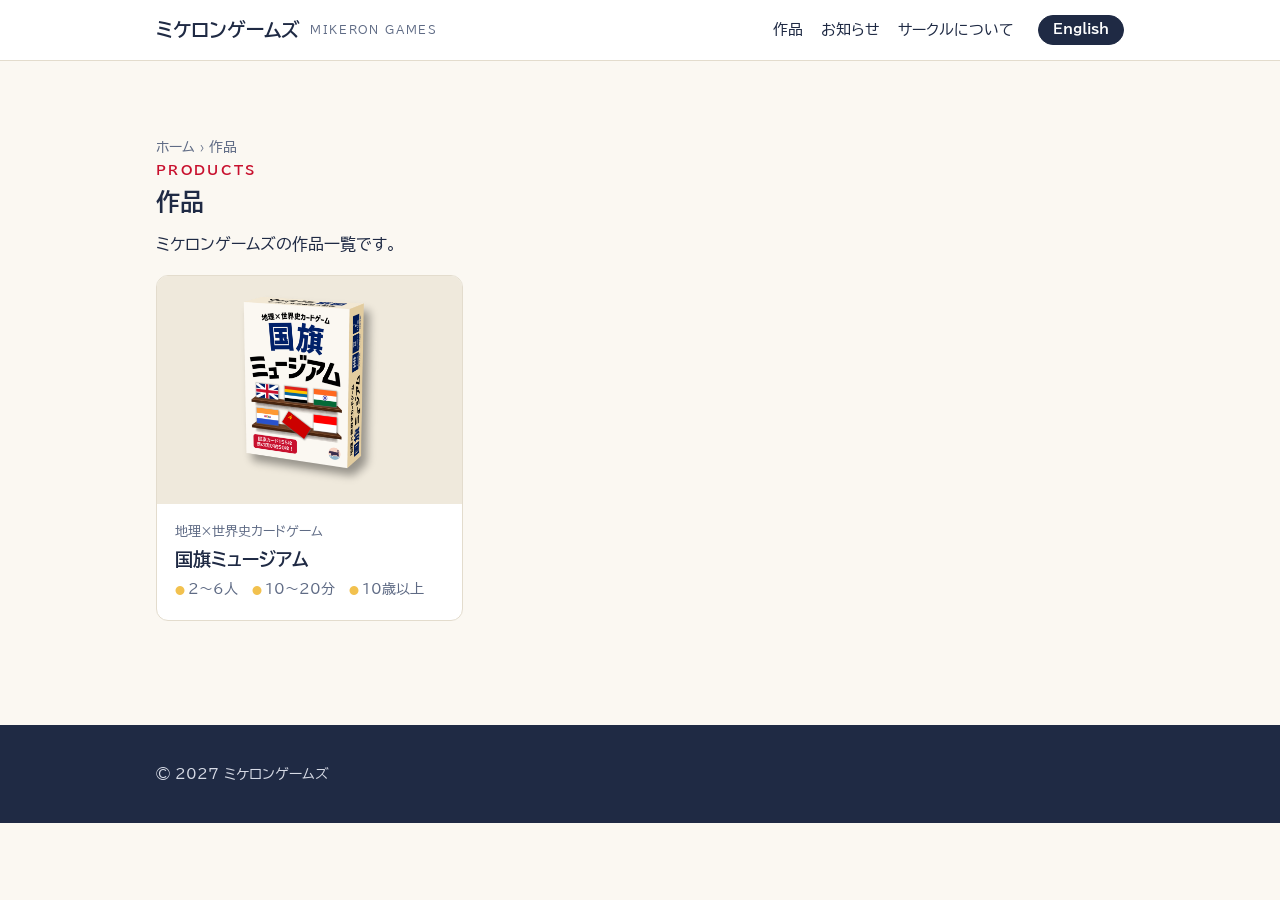
==== games/index.html @ 87f030d1 "公式サイト（国旗ミュージアム・日英） Co-Authored-By: Claude Fable 5.1 <noreply@anthropic.com>" ====
<!DOCTYPE html>
<html lang="ja">
<head>
  <meta charset="utf-8">
  <meta name="viewport" content="width=device-width, initial-scale=1">
  <title>作品 | ミケロンゲームズ</title>
  <meta name="description" content="ミケロンゲームズの作品一覧。">
  <link rel="alternate" hreflang="ja" href="https://mikeron-games.com/games/">
  <link rel="alternate" hreflang="en" href="https://mikeron-games.com/en/games/">
  <link rel="icon" href="/img/favicon.png">
  <link rel="apple-touch-icon" href="/img/apple-touch-icon.png">
  <link rel="preconnect" href="https://fonts.googleapis.com">
  <link href="https://fonts.googleapis.com/css2?family=BIZ+UDPGothic:wght@400;700&display=swap" rel="stylesheet">
  <link rel="stylesheet" href="/css/style.css">
</head>
<body>

<header class="site-header">
  <div class="container">
    <a class="brand" href="/">ミケロンゲームズ <small>MIKERON GAMES</small></a>
    <nav class="nav">
      <a href="/games/">作品</a>
      <a href="/#news">お知らせ</a>
      <a href="/#about">サークルについて</a>
      <a class="lang" href="/en/games/" hreflang="en" lang="en">English</a>
    </nav>
  </div>
</header>

<main>
  <section>
    <div class="container">
      <p class="breadcrumb"><a href="/">ホーム</a> › 作品</p>
      <span class="eyebrow">PRODUCTS</span>
      <h2>作品</h2>
      <p>ミケロンゲームズの作品一覧です。</p>
      <ul class="cards">
        <li class="card">
          <a href="/games/flag_museum/">
            <div class="thumb"><img src="/games/flag_museum/img/box_lid.png" alt="国旗ミュージアムの箱" width="600" height="450"></div>
            <div class="body">
              <div class="genre">地理×世界史カードゲーム</div>
              <h3>国旗ミュージアム</h3>
              <ul class="spec"><li>2〜6人</li><li>10〜20分</li><li>10歳以上</li></ul>
            </div>
          </a>
        </li>
        <!-- 次の作品はこの <li class="card"> … </li> を複製して足す -->
      </ul>
    </div>
  </section>
</main>

<footer class="site-footer">
  <div class="container">
    <div>© 2027 ミケロンゲームズ</div>
  </div>
</footer>

</body>
</html>
---- css/style.css ----
/* ミケロンゲームズ 公式サイト 共通スタイル
   色・幅・文字はこの冒頭の変数だけ直せば全ページに効く。 */
:root {
  --bg: #fbf8f2;        /* 紙色の背景 */
  --paper: #ffffff;     /* カードの白 */
  --ink: #1f2a44;       /* 文字（濃い紺） */
  --muted: #5f6b85;     /* 薄い文字 */
  --line: #e3dccd;      /* 罫線 */
  --accent: #c8102e;    /* 旗の赤 */
  --accent-soft: #fde8ec;
  --gold: #f2c14e;
  --max: 1000px;
  --radius: 12px;
  --font: "BIZ UDPGothic", "Hiragino Sans", "Yu Gothic UI", "Meiryo", system-ui, sans-serif;
}

* { box-sizing: border-box; }
html { scroll-behavior: smooth; }
body {
  margin: 0;
  font-family: var(--font);
  color: var(--ink);
  background: var(--bg);
  line-height: 1.8;
  font-size: 16px;
}
a { color: var(--accent); text-decoration: none; }
a:hover { text-decoration: underline; }
img { max-width: 100%; height: auto; display: block; }
h1, h2, h3 { line-height: 1.35; margin: 0 0 .5em; }
h1 { font-size: 2rem; }
h2 { font-size: 1.5rem; }
h3 { font-size: 1.15rem; }
p { margin: 0 0 1em; }
.container { max-width: var(--max); margin: 0 auto; padding: 0 16px; }

/* 見出しの上の英語ラベル（お手本サイトの NEW RELEASE / PRODUCTS の役） */
.eyebrow {
  display: block;
  font-size: .8rem;
  letter-spacing: .18em;
  color: var(--accent);
  font-weight: 700;
  margin-bottom: .25em;
}

/* ヘッダー */
.site-header {
  background: var(--paper);
  border-bottom: 1px solid var(--line);
  position: sticky; top: 0; z-index: 10;
}
.site-header .container {
  display: flex; align-items: center; justify-content: space-between;
  gap: 16px; min-height: 60px; flex-wrap: wrap;
}
.brand { font-weight: 700; font-size: 1.2rem; color: var(--ink); display: flex; align-items: center; gap: 10px; }
.brand small { font-weight: 400; font-size: .7rem; color: var(--muted); letter-spacing: .15em; }
.nav { display: flex; align-items: center; gap: 4px 18px; flex-wrap: wrap; font-size: .95rem; }
.nav a { color: var(--ink); padding: 6px 0; }
.nav a:hover { color: var(--accent); text-decoration: none; }

/* セクション */
section { padding: 56px 0; }
section + section { border-top: 1px solid var(--line); }
.hero {
  background: linear-gradient(180deg, #fff 0%, var(--bg) 100%);
  padding: 48px 0 56px;
}
.hero-grid { display: grid; grid-template-columns: 1.1fr 1fr; gap: 32px; align-items: center; }
.hero h1 { font-size: 2.4rem; }
.lead { font-size: 1.1rem; }
.badge {
  display: inline-block; background: var(--accent); color: #fff;
  font-size: .75rem; font-weight: 700; letter-spacing: .1em;
  padding: 2px 10px; border-radius: 999px; margin-bottom: 8px;
}

/* 人数・時間・年齢 */
.spec { display: flex; flex-wrap: wrap; gap: 6px 14px; color: var(--muted); font-size: .95rem; margin: 0 0 1em; padding: 0; list-style: none; }
.spec li::before { content: "● "; color: var(--gold); font-size: .6rem; vertical-align: middle; }

/* ボタン */
.btn {
  display: inline-block; padding: 10px 22px; border-radius: 999px;
  background: var(--accent); color: #fff; font-weight: 700;
  border: 2px solid var(--accent);
}
.btn:hover { background: #a60d26; text-decoration: none; }
.btn.ghost { background: transparent; color: var(--accent); }
.btn.ghost:hover { background: var(--accent-soft); }
.btn + .btn { margin-left: 8px; }

/* 作品の一覧 */
.cards { display: grid; grid-template-columns: repeat(auto-fill, minmax(260px, 1fr)); gap: 24px; list-style: none; padding: 0; margin: 0; }
.card {
  background: var(--paper); border: 1px solid var(--line); border-radius: var(--radius);
  overflow: hidden; display: flex; flex-direction: column;
  transition: transform .15s, box-shadow .15s;
}
.card:hover { transform: translateY(-3px); box-shadow: 0 10px 24px rgba(31,42,68,.12); }
.card a { color: inherit; display: flex; flex-direction: column; height: 100%; }
.card a:hover { text-decoration: none; }
.card .thumb { background: #efe9dc; aspect-ratio: 4 / 3; display: grid; place-items: center; overflow: hidden; }
.card .thumb img { max-height: 100%; width: auto; }
.card .body { padding: 16px 18px 18px; }
.card .genre { font-size: .8rem; color: var(--muted); }
.card h3 { margin: .2em 0 .3em; }
.card .spec { margin: 0; font-size: .85rem; }

/* お知らせ */
.news { list-style: none; padding: 0; margin: 0; }
.news li { display: grid; grid-template-columns: 110px 1fr; gap: 12px; padding: 12px 0; border-bottom: 1px dashed var(--line); }
.news time { color: var(--muted); font-size: .9rem; }

/* 2 列の情報ブロック（購入方法など） */
.cols { display: grid; grid-template-columns: repeat(auto-fit, minmax(260px, 1fr)); gap: 24px; }
.box { background: var(--paper); border: 1px solid var(--line); border-radius: var(--radius); padding: 20px 22px; }

/* 作品ページ */
.gallery { display: grid; grid-template-columns: repeat(auto-fill, minmax(150px, 1fr)); gap: 14px; }
.gallery figure { margin: 0; }
.gallery img { border-radius: 8px; box-shadow: 0 4px 14px rgba(31,42,68,.15); }
.gallery figcaption { font-size: .8rem; color: var(--muted); text-align: center; margin-top: 4px; }
.contents { padding-left: 1.2em; }
.downloads { list-style: none; padding: 0; margin: 0; display: flex; flex-wrap: wrap; gap: 10px; }
.downloads a { display: inline-block; padding: 8px 16px; border: 1px solid var(--accent); border-radius: 8px; background: var(--paper); }
.downloads a:hover { background: var(--accent-soft); text-decoration: none; }
.note { font-size: .9rem; color: var(--muted); }

/* 出典ページ（Markdown から生成）*/
.prose { max-width: 820px; }
.prose h2 { margin-top: 2em; padding-bottom: .3em; border-bottom: 2px solid var(--accent); }
.prose h3 { margin-top: 1.6em; }
.prose li { margin-bottom: .5em; }
.prose code { font-size: .9em; background: #f0ece3; padding: 1px 5px; border-radius: 4px; }
.prose table { border-collapse: collapse; font-size: .9rem; margin: 1em 0; }
.prose th, .prose td { border: 1px solid var(--line); padding: 4px 10px; text-align: left; vertical-align: top; }
.prose th { background: #f0ece3; }

/* 未記入の印。中身を書いたら <span class="todo"> を外す */
.todo { background: #fff3b0; padding: 0 4px; border-radius: 3px; }

/* パンくず */
.breadcrumb { font-size: .85rem; color: var(--muted); margin: 18px 0 0; }
.breadcrumb a { color: var(--muted); }

/* フッター */
.site-footer { background: var(--ink); color: #d7dbe6; padding: 36px 0; font-size: .9rem; margin-top: 48px; }
.site-footer a { color: #fff; }
.site-footer .container { display: flex; justify-content: space-between; gap: 16px; flex-wrap: wrap; }

@media (max-width: 720px) {
  .hero-grid { grid-template-columns: 1fr; }
  .hero h1 { font-size: 1.8rem; }
  .news li { grid-template-columns: 1fr; gap: 2px; }
  section { padding: 40px 0; }
}

/* 画像の拡大表示（js/lightbox.js）。a.zoom で包んだ画像をクリックすると画面いっぱいに */
a.zoom { cursor: zoom-in; display: block; }
a.zoom img { transition: transform .15s; }
a.zoom:hover img { transform: scale(1.02); }
.lightbox {
  position: fixed; inset: 0; z-index: 100;
  background: rgba(31,42,68,.88);
  display: none; align-items: center; justify-content: center; flex-direction: column;
  padding: 24px; cursor: zoom-out;
}
.lightbox.is-open { display: flex; }
.lightbox img { max-width: 96vw; max-height: 88vh; width: auto; height: auto; background: var(--bg); box-shadow: 0 20px 60px rgba(0,0,0,.5); border-radius: 6px; cursor: default; }
.lightbox-caption { color: #fff; font-size: .9rem; margin: 12px 0 0; }
.lightbox-close {
  position: absolute; top: 12px; right: 16px; font-size: 2rem; line-height: 1;
  background: none; border: 0; color: #fff; cursor: pointer; padding: 8px;
}

/* 言語の切り替え（ヘッダー右端） */
.nav a.lang { display: inline-flex; align-items: center; justify-content: center; line-height: 1; padding: 7px 14px; margin-left: 6px; border-radius: 999px; font-size: .85rem; font-weight: 700; color: #fff; background: var(--ink); border: 1px solid var(--ink); }
.nav a.lang:hover { background: #33415f; border-color: #33415f; color: #fff; text-decoration: none; }

/* 遊び方の 3 ステップ */
.steps { list-style: none; padding: 0; margin: 0; display: grid; grid-template-columns: repeat(auto-fit, minmax(240px, 1fr)); gap: 20px; counter-reset: step; }
.steps li { background: var(--paper); border: 1px solid var(--line); border-radius: var(--radius); padding: 18px 20px 16px; position: relative; counter-increment: step; }
.steps li::before { content: counter(step); display: inline-grid; place-items: center; width: 30px; height: 30px; border-radius: 50%; background: var(--accent); color: #fff; font-weight: 700; margin-bottom: 8px; }
.steps h3 { margin-bottom: .3em; }
.steps p { margin: 0; font-size: .95rem; }
.callout { background: var(--accent-soft); border-left: 4px solid var(--accent); padding: 12px 16px; border-radius: 0 8px 8px 0; margin: 18px 0 0; font-size: .95rem; }
.callout p { margin: 0; }

/* 国旗カードの例：オモテ・ウラの 2 枚で 1 組。1 行に 2 組（狭い画面では 1 組） */
.pairs { display: grid; grid-template-columns: repeat(2, 1fr); gap: 22px 28px; margin-bottom: 22px; }
.pair { margin: 0; display: grid; grid-template-columns: 1fr 1fr; gap: 8px; }
.pair img { border-radius: 8px; box-shadow: 0 4px 14px rgba(31,42,68,.15); }
.pair figcaption { grid-column: 1 / -1; font-size: .85rem; color: var(--muted); text-align: center; margin-top: 2px; }
.topics { display: grid; grid-template-columns: repeat(4, 1fr); gap: 14px; }
.topics figure { margin: 0; }
.topics img { border-radius: 8px; box-shadow: 0 4px 14px rgba(31,42,68,.15); }
.topics figcaption { font-size: .85rem; color: var(--muted); text-align: center; margin-top: 4px; }
.refs { padding-left: 1.4em; }
.refs li { margin-bottom: .6em; overflow-wrap: anywhere; }
.lic { color: var(--muted); font-size: .85em; }
@media (max-width: 720px) {
  .pairs { grid-template-columns: 1fr; }
  .topics { grid-template-columns: repeat(2, 1fr); }
}


/* 遊び方：絵つきの 3 ステップ。スマホでも PC でも 1 列・同じ横幅で上から下へ。絵は最大 380px */
.howto { list-style: none; padding: 0; margin: 0; display: grid; grid-template-columns: 1fr; gap: 20px; counter-reset: step; }
.howto li { background: var(--paper); border: 1px solid var(--line); border-radius: var(--radius); padding: 18px 20px 18px; counter-increment: step; }
.howto figure { margin: 0 auto 12px; max-width: 380px; }
.howto svg { width: 100%; height: auto; display: block; font-family: var(--font); }
.howto h3 { margin: .2em 0 .3em; }
.howto h3::before { content: counter(step); display: inline-grid; place-items: center; width: 28px; height: 28px; border-radius: 50%; background: var(--accent); color: #fff; font-size: .95rem; margin-right: 8px; vertical-align: middle; }
.howto p { margin: 0; }
.stack { display: grid; grid-template-columns: 1fr; gap: 20px; margin-top: 20px; }

/* 遊び方：K の横長の絵。1 枚目は枠いっぱい、2・3 枚目は横幅半分（スマホでは全幅） */
.howto figure.wide { max-width: 100%; margin: 12px 0 0; }
.howto figure.wide.half { max-width: 50%; }
.howto figure.wide img { border-radius: 6px; }
.howto figure:not(.wide) { margin: 12px auto 0; }
@media (max-width: 720px) { .howto figure.wide.half { max-width: 100%; } }

/* サークルについての目標の箇条書き */
.aims { margin: 0 0 1em; padding-left: 1.4em; }
.aims li { margin-bottom: .3em; }
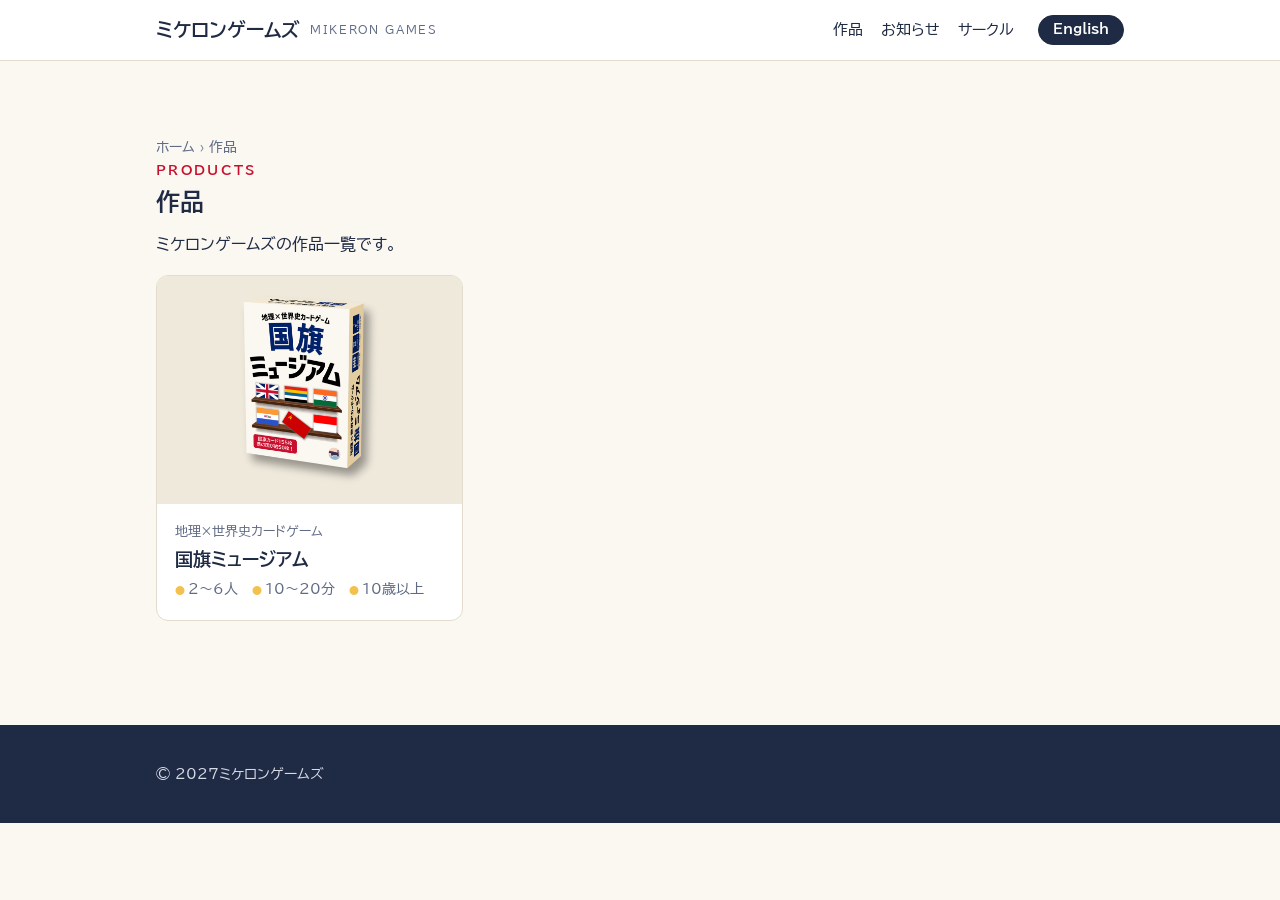
==== commit 3b389a2a: "数字の前後の空白を詰め、スマホでメニューとボタンが 1 行に収まるように Co-Authored-By: Claude Fable 5.1 <noreply@anthropic.com>" ====
--- a/games/index.html
+++ b/games/index.html
@@ -21,7 +21,7 @@
     <nav class="nav">
       <a href="/games/">作品</a>
       <a href="/#news">お知らせ</a>
-      <a href="/#about">サークルについて</a>
+      <a href="/#about">サークル</a>
       <a class="lang" href="/en/games/" hreflang="en" lang="en">English</a>
     </nav>
   </div>
@@ -53,7 +53,7 @@
 
 <footer class="site-footer">
   <div class="container">
-    <div>© 2027 ミケロンゲームズ</div>
+    <div>© 2027ミケロンゲームズ</div>
   </div>
 </footer>
 
--- a/css/style.css
+++ b/css/style.css
@@ -226,3 +226,12 @@
 /* サークルについての目標の箇条書き */
 .aims { margin: 0 0 1em; padding-left: 1.4em; }
 .aims li { margin-bottom: .3em; }
+
+/* スマホ：メニューが 1 行に収まるよう間隔を詰め、冒頭のボタン 2 つが並ぶよう小さく */
+@media (max-width: 480px) {
+  .site-header .container { gap: 8px; }
+  .nav { gap: 4px 12px; font-size: .9rem; }
+  .nav a.lang { padding: 6px 10px; margin-left: 2px; font-size: .8rem; }
+  .btn { padding: 8px 14px; font-size: .9rem; }
+  .btn + .btn { margin-left: 6px; }
+}
